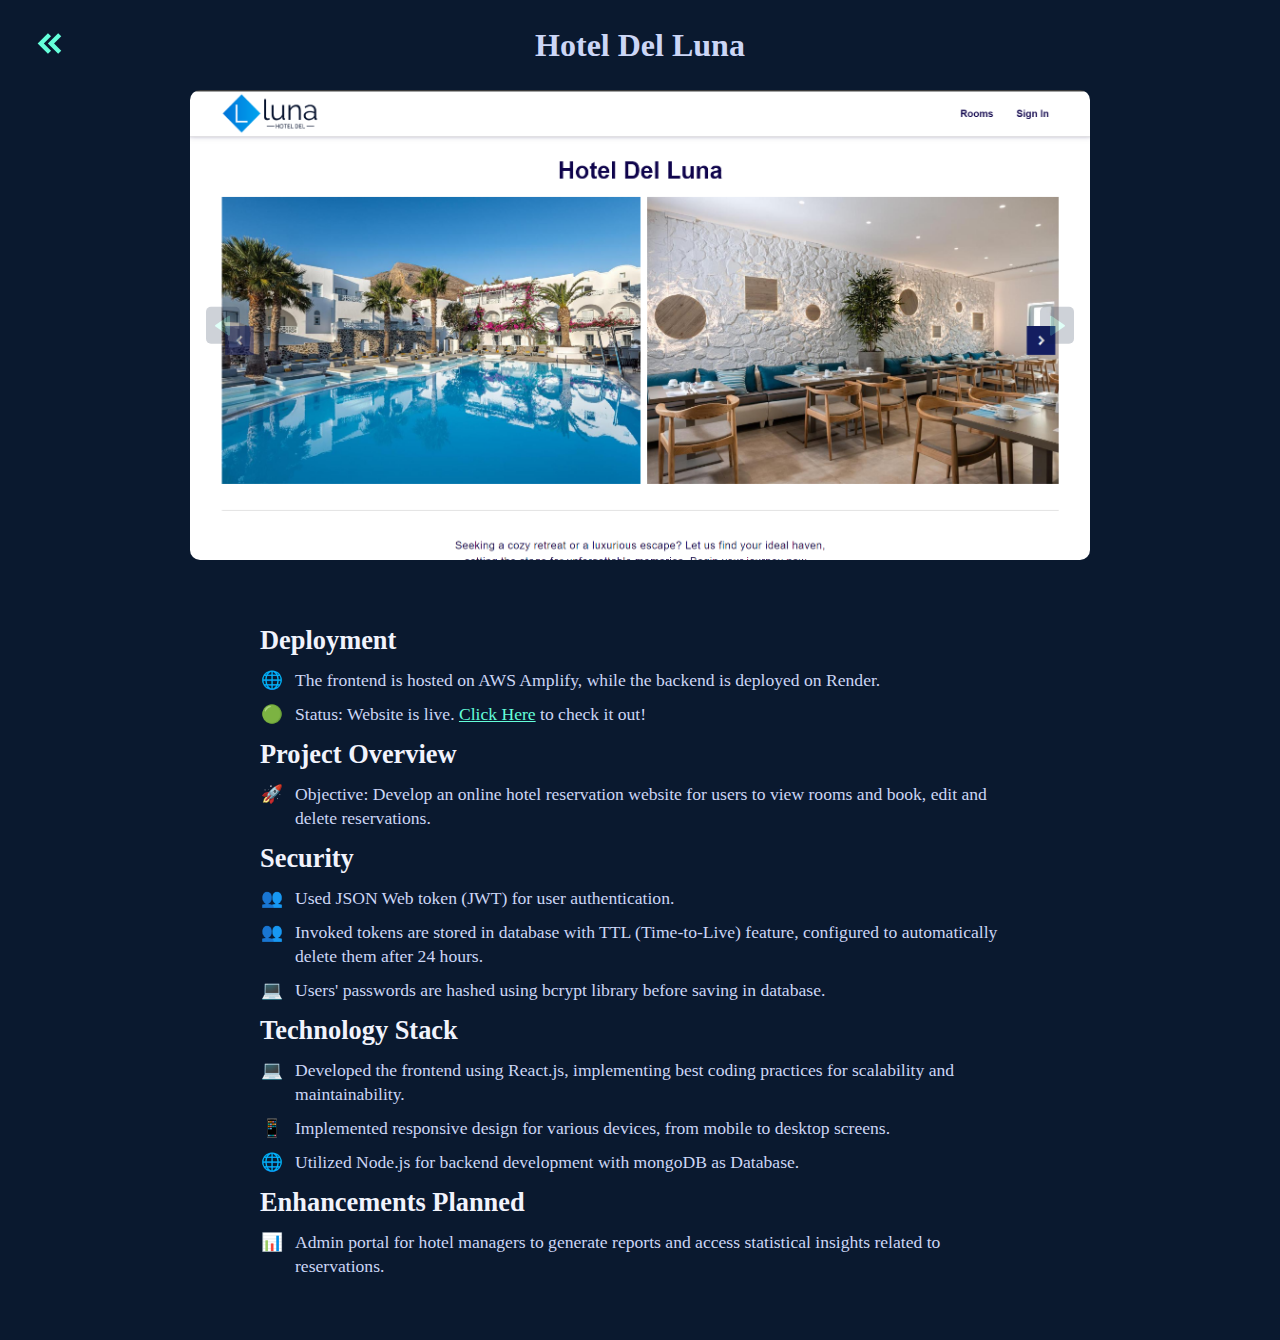
==== projects/hotel-del-luna.html @ e84d971f "add 2 new projects" ====
<!DOCTYPE html>
<html lang="en">

<head>
  <meta charset="UTF-8">
  <meta name="viewport" content="width=device-width, initial-scale=1.0">
  <title>Hotel Del Luna</title>
  <link rel="stylesheet" href="/styles/general.css">
  <link rel="stylesheet" href="style.css">
  <script src="main.js" defer></script>

</head>

<body>
  <nav>
    <a href="/index.html">
      <svg xmlns="http://www.w3.org/2000/svg" width="35" height="35" viewBox="0 0 24 24">
        <path d="m8.121 12 4.94-4.939-2.122-2.122L3.879 12l7.06 7.061 2.122-2.122z"></path>
        <path d="M17.939 4.939 10.879 12l7.06 7.061 2.122-2.122L15.121 12l4.94-4.939z"></path>
      </svg>
    </a>
    <h1>Hotel Del Luna</h1>
  </nav>
  <main>

    <div class="carousel_wrapper" id="hotel-del-luna">
      <button data-action="prev" id="prev">
        <svg data-action="prev" xmlns="http://www.w3.org/2000/svg" width="24" height="24" viewBox="0 0 24 24">
          <path data-action="prev"
            d="m4.431 12.822 13 9A1 1 0 0 0 19 21V3a1 1 0 0 0-1.569-.823l-13 9a1.003 1.003 0 0 0 0 1.645z"></path>
        </svg>
      </button>
      <button data-action="next" id="next">
        <svg data-action="next" xmlns="http://www.w3.org/2000/svg" width="24" height="24" viewBox="0 0 24 24">
          <path data-action="next"
            d="M5.536 21.886a1.004 1.004 0 0 0 1.033-.064l13-9a1 1 0 0 0 0-1.644l-13-9A1 1 0 0 0 5 3v18a1 1 0 0 0 .536.886z">
          </path>
        </svg>
      </button>
      <div class="carousel" id="carousel">
        <img src="/images/hotel-del-luna/hotel-del-luna-ss-1.png" alt="hotel del luna app screenshot-1">
        <img src="/images/hotel-del-luna/hotel-del-luna-ss-2.png" alt="hotel del luna app screenshot-2">
        <img src="/images/hotel-del-luna/hotel-del-luna-ss-3.png" alt="hotel del luna app screenshot-3">
        <img src="/images/hotel-del-luna/hotel-del-luna-ss-4.png" alt="hotel del luna app screenshot-4">
        <img src="/images/hotel-del-luna/hotel-del-luna-ss-5.png" alt="hotel del luna app screenshot-5">
        <img src="/images/hotel-del-luna/hotel-del-luna-ss-6.png" alt="hotel del luna app screenshot-6">
        <img src="/images/hotel-del-luna/hotel-del-luna-ss-7.png" alt="hotel del luna app screenshot-7">

      </div>
    </div>

    <section class="content">
      <article class="description">
        <h2>Deployment</h2>
        <ul>
          <li><span>&#x1F310;</span>
            The frontend is hosted on AWS Amplify, while the backend is deployed on Render.
          </li>
          <li><span>&#x1F7E2;</span>
            Status: Website is live. 
            <a href="https://main.d3h5714ovsmoy5.amplifyapp.com" target="_blank">Click Here</a> 
             to check it out!
          </li>
        </ul>
        <h2>Project Overview</h2>
        <ul>
          <li><span>&#x1F680;</span>
            Objective: Develop an online hotel reservation website for users to 
            view rooms and book, edit and delete reservations.
          </li>
        </ul>
        <h2>Security</h2>
        <ul>
          <li><span>&#x1F465;</span> Used JSON Web token (JWT) for user authentication.</li>
          <li><span>&#x1F465;</span> 
            Invoked tokens are stored in database with TTL (Time-to-Live) feature,
            configured to automatically delete them after 24 hours.
          </li>
          <li><span>&#x1F4BB;</span> 
            Users' passwords are hashed using bcrypt library before saving in database.
          </li>
        </ul>        
        <h2>Technology Stack</h2>
        <ul>
          <li><span>&#x1F4BB;</span> 
            Developed the frontend using React.js, implementing best coding 
            practices for scalability and maintainability.
          </li>
          <li><span>&#x1F4F1;</span> 
            Implemented responsive design for various devices, from mobile to desktop screens.
          </li>
          <li><span>&#x1F310;</span> 
            Utilized Node.js for backend development with mongoDB as Database.
          </li>
        </ul>               
        <h2>Enhancements Planned</h2>
        <ul>
          <li><span>&#x1F4CA;</span> 
            Admin portal for hotel managers to generate reports and access statistical
            insights related to reservations.
          </li>
        </ul>
      </article>
    </section>

  </main>

</body>

</html>
---- styles/general.css ----
/* General CSS Styles */
:root {
  --dark-navy: #020c1b;
  --navy: #0a192f;
  --light-navy: #112240;
  --lightest-navy: #233554;
  --navy-shadow: rgba(2,12,27,0.7);
  --dark-slate: #495670;
  --slate: #8892b0;
  --light-slate: #a8b2d1;
  --lightest-slate: #ccd6f6;
  --green: #64ffda;
  --light-green: #5681f8;
  --green-tint: rgba(100,255,218,0.1);
}

body {
  font-family: roboto, san-serif;
  color: var(--slate);
  background-color: var(--navy);
}

* {
  padding: 0;
  margin: 0;
  box-sizing: border-box;
  scroll-behavior: smooth;
  -webkit-tap-highlight-color: rgba(0,0,0,0);
  -webkit-tap-highlight-color: transparent;
}
---- projects/style.css ----
nav {
  height: 10vh;
  padding: 0 2rem;
  position: relative;
  display: flex;
  align-items: center;
  justify-content: center;
}

nav > a {
  left: clamp(1rem, 5vw, 2rem);
  position: absolute;
  font-size: clamp(0.8rem, 3vw, 1rem);
}

nav > a > svg {
  fill: var(--green);
}

nav > h1 {
  color: var(--lightest-slate);
  font-size: clamp(1.2rem, 6vw, 2rem);
}

main {
  min-height: 90vh;
  display: flex;
  flex-direction: column;
  padding: 0 clamp(1rem, 5vw, 2rem) 2rem;
}

.carousel_wrapper {
  position: relative;
  overflow: hidden;
  margin: 0 auto;
  border-radius: 10px;
}

.carousel_wrapper#speakmentor {
  width: min(100%, 632px);
}

.carousel_wrapper#hotel-del-luna {
  width: min(100%, 900px);
}

.carousel_wrapper svg {
  fill: var(--green);
  position: relative;
  top: 2px;
}

.carousel_wrapper > button {
  position: absolute;
  z-index: 5;
  top: 50%;
  left: 1rem;
  transform: translateY(-50%);
  cursor: pointer;
  border: none;
  background-color: var(--light-navy);
  padding: 0.3rem;
  border-radius: 5px;
  opacity: 0.2;
  transition: opacity 200ms ease-in-out;
}

.carousel_wrapper > button:hover {
  opacity: 1;
}

.carousel_wrapper > button:disabled {
  opacity: 0.2;
  cursor: default !important;
}

button#next {
  left: auto;
  right: 1rem;
}

.carousel {
  display: flex;
  transition: transform 500ms ease-in-out;
}

.carousel > img {
  max-width: 100%;
}

.content {
  padding-top: 2rem;
}

.content a {
  color: var(--green);
}

.description {
  max-width: 800px;
  margin: 0 auto;
  padding: 20px;
  border-radius: 10px;
  line-height: 1.5rem;
  font-size: 1.1rem;
  color: var(--lightest-slate);
}

@media (max-width: 450px) {
  .description {
    padding: 20px 0 0;
  }
}

.description span {
  position: absolute;
  left: -34px;
  display: inline-block;
  width: 25px;
  height: 100%;
}

h2 {
  margin: 1rem 0;
  font-weight: bold;
  color: #f1f3fc;
}

ul {
  list-style-type: none;
  padding: 0;
}

li {
  position: relative;
  margin-left: 35px;
  margin-bottom: 10px;
}
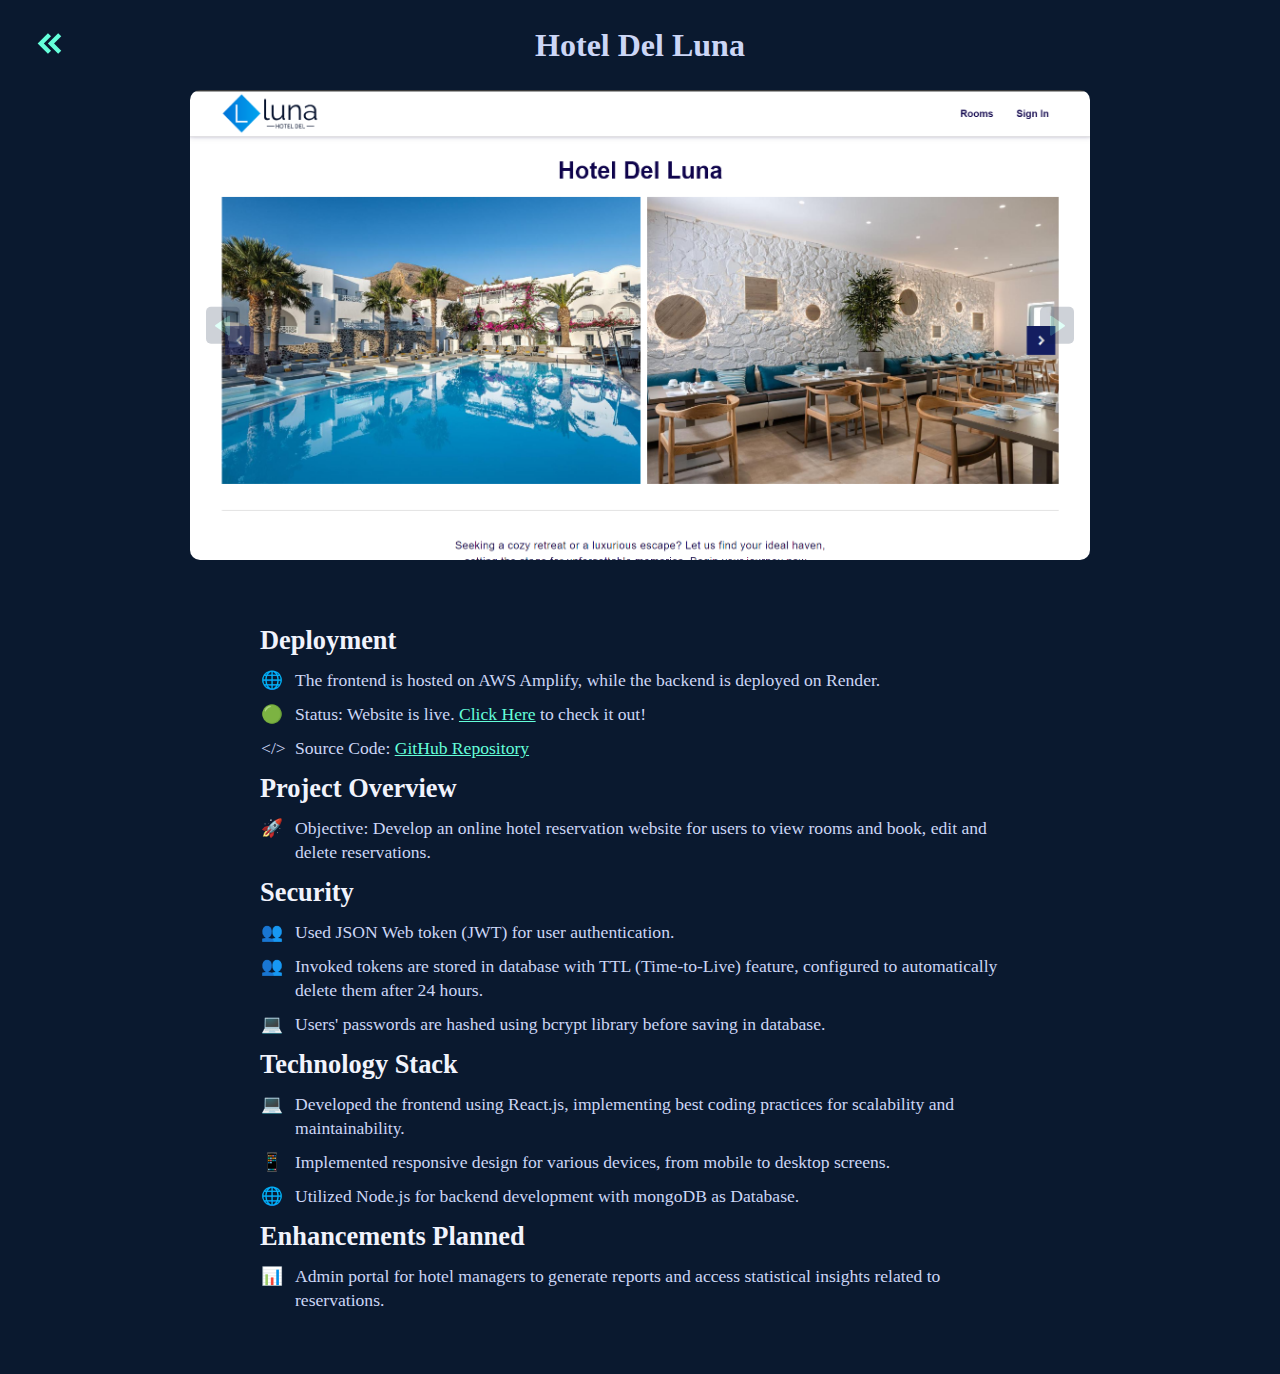
==== commit 94c65cd4: "adjust font sizes" ====
--- a/projects/hotel-del-luna.html
+++ b/projects/hotel-del-luna.html
@@ -61,6 +61,10 @@
             <a href="https://main.d3h5714ovsmoy5.amplifyapp.com" target="_blank">Click Here</a> 
              to check it out!
           </li>
+          <li><span>&#x003C;/&#x003E;</span>
+            Source Code: 
+            <a href="https://github.com/nyinyi2714/hotel-reservation-react" target="_blank">GitHub Repository</a> 
+          </li>
         </ul>
         <h2>Project Overview</h2>
         <ul>
